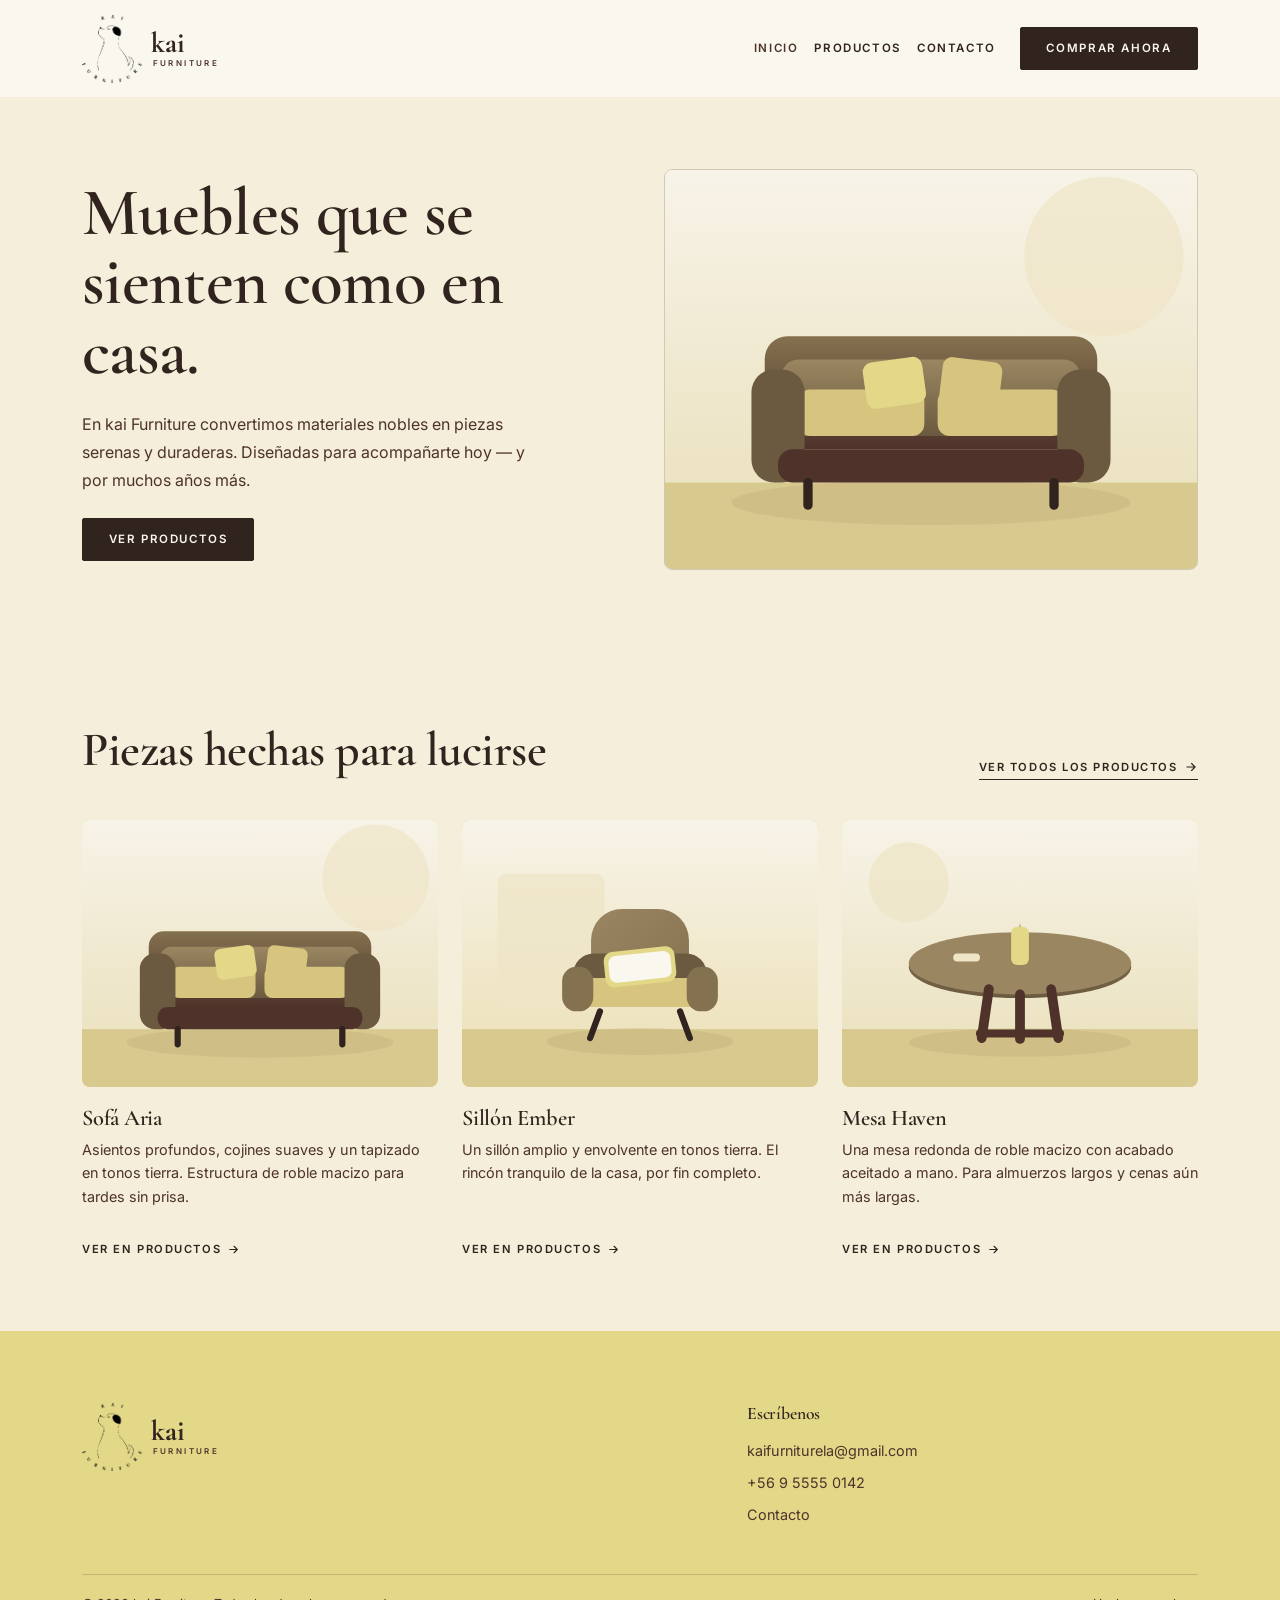
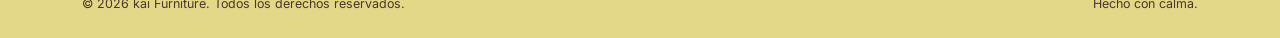
==== index.html @ a36dff24 "Initial kai Furniture site" ====
<!DOCTYPE html>
<html lang="es">
<head>
  <meta charset="UTF-8">
  <meta name="viewport" content="width=device-width, initial-scale=1">
  <title>kai Furniture — Muebles que se sienten como en casa</title>
  <meta name="description" content="kai Furniture diseña muebles cálidos y honestos, hechos para vivirse. Descubre sofás, sillones, mesas y más.">
  <link rel="icon" href="assets/images/logo.png" type="image/png">
  <link rel="preconnect" href="https://fonts.googleapis.com">
  <link rel="preconnect" href="https://fonts.gstatic.com" crossorigin>
  <link href="https://fonts.googleapis.com/css2?family=Cormorant+Garamond:wght@500;600;700&family=Inter:wght@300;400;500;600&display=swap" rel="stylesheet">
  <link href="https://cdn.jsdelivr.net/npm/bootstrap@5.3.3/dist/css/bootstrap.min.css" rel="stylesheet">
  <link rel="stylesheet" href="css/styles.css">
</head>
<body class="page-inicio">

  <nav class="navbar navbar-expand-lg navbar-kai sticky-top">
    <div class="container">
      <a class="navbar-brand" href="index.html" aria-label="kai Furniture, inicio">
        <img src="assets/images/logo-mark.png" alt="kai Furniture">
        <span class="brand-wordmark">kai<span>Furniture</span></span>
      </a>
      <button class="navbar-toggler" type="button" data-bs-toggle="collapse" data-bs-target="#kaiNav" aria-controls="kaiNav" aria-expanded="false" aria-label="Abrir menú">
        <span class="navbar-toggler-icon"></span>
      </button>
      <div class="collapse navbar-collapse" id="kaiNav">
        <ul class="navbar-nav ms-auto align-items-lg-center">
          <li class="nav-item"><a class="nav-link active" aria-current="page" href="index.html">Inicio</a></li>
          <li class="nav-item"><a class="nav-link" href="products.html">Productos</a></li>
          <li class="nav-item"><a class="nav-link" href="contact.html">Contacto</a></li>
          <li class="nav-item ms-lg-3 mt-3 mt-lg-0">
            <a class="btn btn-kai" href="products.html">Comprar ahora</a>
          </li>
        </ul>
      </div>
    </div>
  </nav>

  <header class="hero">
    <div class="container">
      <div class="row align-items-center g-5">
        <div class="col-lg-6">
          <h1 class="hero-title">Muebles que se sienten como en casa.</h1>
          <p class="hero-lead mb-4">
            En kai Furniture convertimos materiales nobles en piezas serenas y duraderas.
            Diseñadas para acompañarte hoy — y por muchos años más.
          </p>
          <div class="d-flex flex-wrap gap-3">
            <a href="products.html" class="btn btn-kai">Ver productos</a>
          </div>
        </div>
        <div class="col-lg-6">
          <div class="hero-media">
            <img src="assets/images/sofa.svg" alt="El sofá Aria de tres cuerpos en tonos tierra">
          </div>
        </div>
      </div>
    </div>
  </header>

  <section class="section-pad">
    <div class="container">
      <div class="section-head">
        <h2>Piezas hechas para lucirse</h2>
        <a href="products.html" class="link-arrow">
          Ver todos los productos
          <svg xmlns="http://www.w3.org/2000/svg" width="14" height="14" fill="none" viewBox="0 0 24 24" stroke="currentColor" stroke-width="2"><path stroke-linecap="round" stroke-linejoin="round" d="M5 12h14m-6-6 6 6-6 6"/></svg>
        </a>
      </div>

      <div class="row g-4">
        <div class="col-md-6 col-lg-4">
          <a class="product-card" href="products.html#aria-sofa">
            <div class="product-thumb">
              <img src="assets/images/sofa.svg" alt="El sofá Aria de tres cuerpos en tonos tierra">
            </div>
            <div class="product-body">
              <h3 class="product-title">Sofá Aria</h3>
              <p class="product-desc">Asientos profundos, cojines suaves y un tapizado en tonos tierra. Estructura de roble macizo para tardes sin prisa.</p>
              <span class="product-link mt-3">
                Ver en productos
                <svg xmlns="http://www.w3.org/2000/svg" width="13" height="13" fill="none" viewBox="0 0 24 24" stroke="currentColor" stroke-width="2"><path stroke-linecap="round" stroke-linejoin="round" d="M5 12h14m-6-6 6 6-6 6"/></svg>
              </span>
            </div>
          </a>
        </div>

        <div class="col-md-6 col-lg-4">
          <a class="product-card" href="products.html#ember-chair">
            <div class="product-thumb">
              <img src="assets/images/armchair.svg" alt="El sillón Ember en tonos tierra">
            </div>
            <div class="product-body">
              <h3 class="product-title">Sillón Ember</h3>
              <p class="product-desc">Un sillón amplio y envolvente en tonos tierra. El rincón tranquilo de la casa, por fin completo.</p>
              <span class="product-link mt-3">
                Ver en productos
                <svg xmlns="http://www.w3.org/2000/svg" width="13" height="13" fill="none" viewBox="0 0 24 24" stroke="currentColor" stroke-width="2"><path stroke-linecap="round" stroke-linejoin="round" d="M5 12h14m-6-6 6 6-6 6"/></svg>
              </span>
            </div>
          </a>
        </div>

        <div class="col-md-6 col-lg-4">
          <a class="product-card" href="products.html#oak-table">
            <div class="product-thumb">
              <img src="assets/images/table.svg" alt="La mesa de comedor Haven de roble">
            </div>
            <div class="product-body">
              <h3 class="product-title">Mesa Haven</h3>
              <p class="product-desc">Una mesa redonda de roble macizo con acabado aceitado a mano. Para almuerzos largos y cenas aún más largas.</p>
              <span class="product-link mt-3">
                Ver en productos
                <svg xmlns="http://www.w3.org/2000/svg" width="13" height="13" fill="none" viewBox="0 0 24 24" stroke="currentColor" stroke-width="2"><path stroke-linecap="round" stroke-linejoin="round" d="M5 12h14m-6-6 6 6-6 6"/></svg>
              </span>
            </div>
          </a>
        </div>
      </div>
    </div>
  </section>

  <footer class="footer-kai">
    <div class="container">
      <div class="row g-4">
        <div class="col-lg-7">
          <a href="index.html" class="footer-brand">
            <img src="assets/images/logo-mark.png" alt="kai Furniture" class="footer-logo">
            <span class="brand-wordmark footer-wordmark">kai<span>FURNITURE</span></span>
          </a>
        </div>
        <div class="col-12 col-lg-5">
          <h5>Escríbenos</h5>
          <ul class="footer-links">
            <li><a href="mailto:kaifurniturela@gmail.com">kaifurniturela@gmail.com</a></li>
            <li><a href="tel:+56955550142">+56 9 5555 0142</a></li>
            <li><a href="contact.html">Contacto</a></li>
          </ul>
        </div>
      </div>
      <div class="footer-bottom d-flex flex-wrap justify-content-between gap-2">
        <span>&copy; <span id="year">2026</span> kai Furniture. Todos los derechos reservados.</span>
        <span>Hecho con calma.</span>
      </div>
    </div>
  </footer>

  <script src="https://cdn.jsdelivr.net/npm/bootstrap@5.3.3/dist/js/bootstrap.bundle.min.js"></script>
  <script>
    document.getElementById('year').textContent = new Date().getFullYear();
  </script>
</body>
</html>
---- css/styles.css ----
:root {
  --kai-ink: #31231e;
  --kai-dark: #4f332b;
  --kai-brown: #84714f;
  --kai-accent: #e3d888;
  --kai-bg: #faf7ef;
  --kai-tint: #f4eeda;
  --kai-muted: #84714f;
  --kai-line: rgba(49, 35, 30, 0.18);
  --kai-page: var(--kai-tint);
  --kai-page-text: var(--kai-ink);
  --kai-page-muted: var(--kai-dark);
  --kai-page-line: rgba(49, 35, 30, 0.18);
}

html {
  background-color: var(--kai-accent);
}

body {
  font-family: "Inter", system-ui, -apple-system, "Segoe UI", sans-serif;
  color: var(--kai-page-text);
  background-color: var(--kai-page);
  -webkit-font-smoothing: antialiased;
}

h1, h2, h3, h4, h5, .display-font {
  font-family: "Cormorant Garamond", Georgia, "Times New Roman", serif;
  font-weight: 600;
  color: var(--kai-page-text);
  letter-spacing: -0.01em;
}

p {
  line-height: 1.75;
}

a {
  color: var(--kai-page-text);
}

a:hover {
  color: var(--kai-dark);
}

.eyebrow {
  text-transform: uppercase;
  letter-spacing: 0.2em;
  font-size: 0.68rem;
  font-weight: 600;
  color: var(--kai-dark);
}

.section-pad {
  padding: 4.5rem 0;
}

.bg-cream {
  background-color: var(--kai-bg);
  color: var(--kai-ink);
}

.bg-cream h2,
.bg-cream h4 {
  color: var(--kai-ink);
}

.bg-cream .eyebrow {
  color: var(--kai-dark);
}

.text-ink {
  color: var(--kai-ink) !important;
}

.text-muted-kai {
  color: var(--kai-page-muted) !important;
}

/* Navbar */
.navbar-kai {
  background-color: var(--kai-bg);
  padding: 0.6rem 0;
}

.navbar-kai .navbar-brand {
  display: flex;
  align-items: center;
  gap: 0.55rem;
}

.navbar-kai .navbar-brand img {
  height: 68px;
  width: auto;
}

.brand-wordmark {
  display: flex;
  flex-direction: column;
  font-family: "Cormorant Garamond", Georgia, serif;
  font-size: 1.8rem;
  font-weight: 700;
  line-height: 0.85;
  color: var(--kai-ink);
  letter-spacing: -0.01em;
}

.brand-wordmark span {
  font-family: "Inter", system-ui, sans-serif;
  font-size: 0.5rem;
  font-weight: 600;
  letter-spacing: 0.3em;
  text-transform: uppercase;
  color: var(--kai-dark);
  margin-top: 0.28rem;
  padding-left: 0.1rem;
}

.navbar-kai .brand-wordmark {
  color: var(--kai-ink);
}

.navbar-kai .brand-wordmark span {
  color: var(--kai-dark);
}

.navbar-kai .nav-link {
  text-transform: uppercase;
  letter-spacing: 0.14em;
  font-size: 0.72rem;
  font-weight: 600;
  color: var(--kai-ink);
  padding: 0.5rem 0.85rem;
}

.navbar-kai .nav-link:hover,
.navbar-kai .nav-link.active {
  color: var(--kai-dark);
}

.navbar-toggler {
  border-color: var(--kai-line);
  border-radius: 2px;
}

.navbar-toggler:focus {
  box-shadow: none;
}

/* Buttons */
.btn-kai,
.btn-kai-outline {
  border-radius: 2px;
  padding: 0.75rem 1.6rem;
  font-size: 0.72rem;
  font-weight: 600;
  letter-spacing: 0.14em;
  text-transform: uppercase;
  transition: background-color 0.2s ease, color 0.2s ease, border-color 0.2s ease;
}

.btn-kai {
  background-color: var(--kai-ink);
  border: 1px solid var(--kai-ink);
  color: var(--kai-bg);
}

.btn-kai:hover {
  background-color: var(--kai-brown);
  border-color: var(--kai-brown);
  color: var(--kai-bg);
}

.btn-kai-outline {
  background-color: transparent;
  border: 1px solid var(--kai-page-text);
  color: var(--kai-page-text);
}

.btn-kai-outline:hover {
  background-color: var(--kai-page-text);
  color: var(--kai-bg);
}

/* Hero */
.hero {
  padding: 4.5rem 0 5rem;
  background-color: var(--kai-page);
}

.hero-title {
  font-size: clamp(2.5rem, 5.5vw, 4.2rem);
  line-height: 1.03;
  margin-bottom: 1.5rem;
}

.hero-lead {
  max-width: 29rem;
  color: var(--kai-page-muted);
  font-size: 1rem;
}

.hero-media {
  border-radius: 0.5rem;
  overflow: hidden;
  border: 1px solid var(--kai-page-line);
}

.hero-media img {
  width: 100%;
  height: 100%;
  object-fit: cover;
  display: block;
}

/* Product cards */
.product-card {
  display: flex;
  flex-direction: column;
  height: 100%;
  color: inherit;
  text-decoration: none;
}

.product-card:hover {
  color: inherit;
}

.product-thumb {
  overflow: hidden;
  aspect-ratio: 4 / 3;
  border-radius: 0.5rem;
  background-color: var(--kai-accent);
}

.product-thumb img {
  width: 100%;
  height: 100%;
  object-fit: cover;
  display: block;
  transition: transform 0.5s ease;
}

.product-card:hover .product-thumb img {
  transform: scale(1.04);
}

.product-body {
  display: flex;
  flex-direction: column;
  flex-grow: 1;
  padding: 1.15rem 0 0;
}

.product-title {
  font-size: 1.4rem;
  margin-bottom: 0.35rem;
  transition: color 0.2s ease;
}

.product-card:hover .product-title {
  color: var(--kai-brown);
}

.product-desc {
  color: var(--kai-page-muted);
  font-size: 0.9rem;
  line-height: 1.65;
  flex-grow: 1;
}

.product-link {
  font-size: 0.7rem;
  font-weight: 600;
  letter-spacing: 0.14em;
  text-transform: uppercase;
  color: var(--kai-page-text);
  text-decoration: none;
  display: inline-flex;
  align-items: center;
  gap: 0.4rem;
  border-bottom: 1px solid transparent;
  transition: color 0.2s ease, border-color 0.2s ease;
}

.product-link:hover {
  color: var(--kai-dark);
  border-color: var(--kai-brown);
}

.product-price {
  font-family: "Cormorant Garamond", Georgia, serif;
  font-size: 1.25rem;
  font-weight: 700;
  color: var(--kai-page-text);
}

/* Section headers */
.section-head {
  display: flex;
  flex-wrap: wrap;
  align-items: flex-end;
  justify-content: space-between;
  gap: 1rem;
  margin-bottom: 2.5rem;
}

.section-head h2 {
  font-size: clamp(2rem, 4vw, 3rem);
  margin-bottom: 0;
}

.link-arrow {
  font-size: 0.7rem;
  font-weight: 600;
  letter-spacing: 0.14em;
  text-transform: uppercase;
  text-decoration: none;
  color: var(--kai-page-text);
  display: inline-flex;
  align-items: center;
  gap: 0.4rem;
  border-bottom: 1px solid var(--kai-page-text);
  padding-bottom: 0.2rem;
  transition: color 0.2s ease, border-color 0.2s ease;
}

.link-arrow:hover {
  color: var(--kai-dark);
  border-color: var(--kai-brown);
}

/* Page header */
.page-header {
  padding: 4rem 0 3.5rem;
  background-color: var(--kai-page);
}

.page-header .eyebrow {
  color: var(--kai-dark);
}

.page-header h1 {
  font-size: clamp(2.4rem, 5vw, 3.8rem);
  margin-bottom: 0.5rem;
}

.page-header p {
  color: var(--kai-page-text);
  max-width: 34rem;
  margin-bottom: 0;
}

/* About */
.about-media {
  border-radius: 0.5rem;
  overflow: hidden;
  border: 1px solid var(--kai-page-line);
}

.about-media img {
  width: 100%;
  height: 100%;
  object-fit: cover;
  display: block;
}

.value-card {
  background-color: transparent;
  border: 0;
  border-top: 2px solid var(--kai-accent);
  border-radius: 0;
  padding: 1.25rem 0 0;
  height: 100%;
}

.value-card h4 {
  font-size: 1.35rem;
  margin-bottom: 0.4rem;
}

.value-card p {
  font-size: 0.9rem;
  color: var(--kai-dark);
  margin-bottom: 0;
}

.quote-block {
  border-left: 2px solid var(--kai-accent);
  padding-left: 1.5rem;
  font-family: "Cormorant Garamond", Georgia, serif;
  font-size: 1.5rem;
  line-height: 1.45;
  color: var(--kai-page-text);
}

/* Contact */
.contact-card {
  background-color: transparent;
  border: 0;
  border-top: 1px solid var(--kai-page-line);
  border-radius: 0;
  padding: 1.5rem 0 0;
  box-shadow: none;
}

.form-label {
  font-size: 0.68rem;
  font-weight: 600;
  letter-spacing: 0.14em;
  text-transform: uppercase;
  color: var(--kai-page-text);
}

.form-control,
.form-select {
  border-radius: 2px;
  border: 1px solid var(--kai-page-line);
  padding: 0.7rem 0.9rem;
  background-color: transparent;
  color: var(--kai-page-text);
}

.form-control::placeholder {
  color: rgba(49, 35, 30, 0.7);
}

.form-control:focus,
.form-select:focus {
  border-color: var(--kai-brown);
  box-shadow: none;
  background-color: rgba(250, 247, 239, 0.55);
}

.form-select {
  background-image: url("data:image/svg+xml,%3csvg xmlns='http://www.w3.org/2000/svg' viewBox='0 0 16 16'%3e%3cpath fill='none' stroke='%2331231e' stroke-linecap='round' stroke-linejoin='round' stroke-width='2' d='m2 5 6 6 6-6'/%3e%3c/svg%3e");
}

.form-select option {
  color: var(--kai-ink);
  background-color: var(--kai-bg);
}

.contact-info-item {
  padding: 1rem 0;
  border-bottom: 1px solid var(--kai-page-line);
}

.contact-info-item:last-child {
  border-bottom: 0;
}

.contact-info-item h6 {
  font-family: "Inter", sans-serif;
  font-size: 0.68rem;
  letter-spacing: 0.14em;
  text-transform: uppercase;
  color: var(--kai-dark);
  margin-bottom: 0.25rem;
}

.contact-info-item p,
.contact-info-item a {
  margin-bottom: 0;
  font-size: 0.95rem;
  color: var(--kai-page-text);
  text-decoration: none;
}

.alert-success {
  background-color: var(--kai-accent);
  border-color: var(--kai-accent);
  color: var(--kai-ink);
  border-radius: 2px;
}

/* Footer */
.footer-kai {
  background-color: var(--kai-accent);
  color: var(--kai-dark);
  padding: 4.5rem 0 1.5rem;
}

.footer-kai h5 {
  color: var(--kai-ink);
  font-size: 1.1rem;
  margin-bottom: 0.9rem;
}

.footer-kai a {
  color: var(--kai-dark);
  text-decoration: none;
  font-size: 0.9rem;
  transition: color 0.2s ease;
}

.footer-kai a:hover {
  color: var(--kai-ink);
}

.footer-kai .footer-links {
  list-style: none;
  padding: 0;
  margin: 0;
}

.footer-kai .footer-links li {
  margin-bottom: 0.5rem;
}

.footer-kai .footer-bottom {
  border-top: 1px solid var(--kai-line);
  margin-top: 2.5rem;
  padding-top: 1.25rem;
  font-size: 0.78rem;
  color: var(--kai-dark);
}

.footer-brand {
  display: inline-flex;
  align-items: center;
  gap: 0.55rem;
  text-decoration: none;
}

.footer-brand .brand-wordmark {
  color: var(--kai-ink);
}

.footer-brand .brand-wordmark span {
  color: var(--kai-dark);
}

.footer-logo {
  height: 68px;
  width: auto;
}

@media (max-width: 991.98px) {
  .navbar-kai .navbar-collapse {
    padding-top: 1rem;
    padding-bottom: 0.5rem;
  }

  .navbar-kai .nav-link {
    padding-left: 0;
    padding-right: 0;
  }

  .hero {
    padding-top: 3rem;
  }

  .hero-media {
    margin-top: 2.5rem;
  }

  .section-pad {
    padding: 3.75rem 0;
  }

  .page-header {
    padding: 3rem 0 2.75rem;
  }
}

@media (max-width: 575.98px) {
  .hero-title {
    font-size: 2.5rem;
  }

  .section-pad {
    padding: 3.25rem 0;
  }

  .footer-logo {
    height: 68px;
  }

}
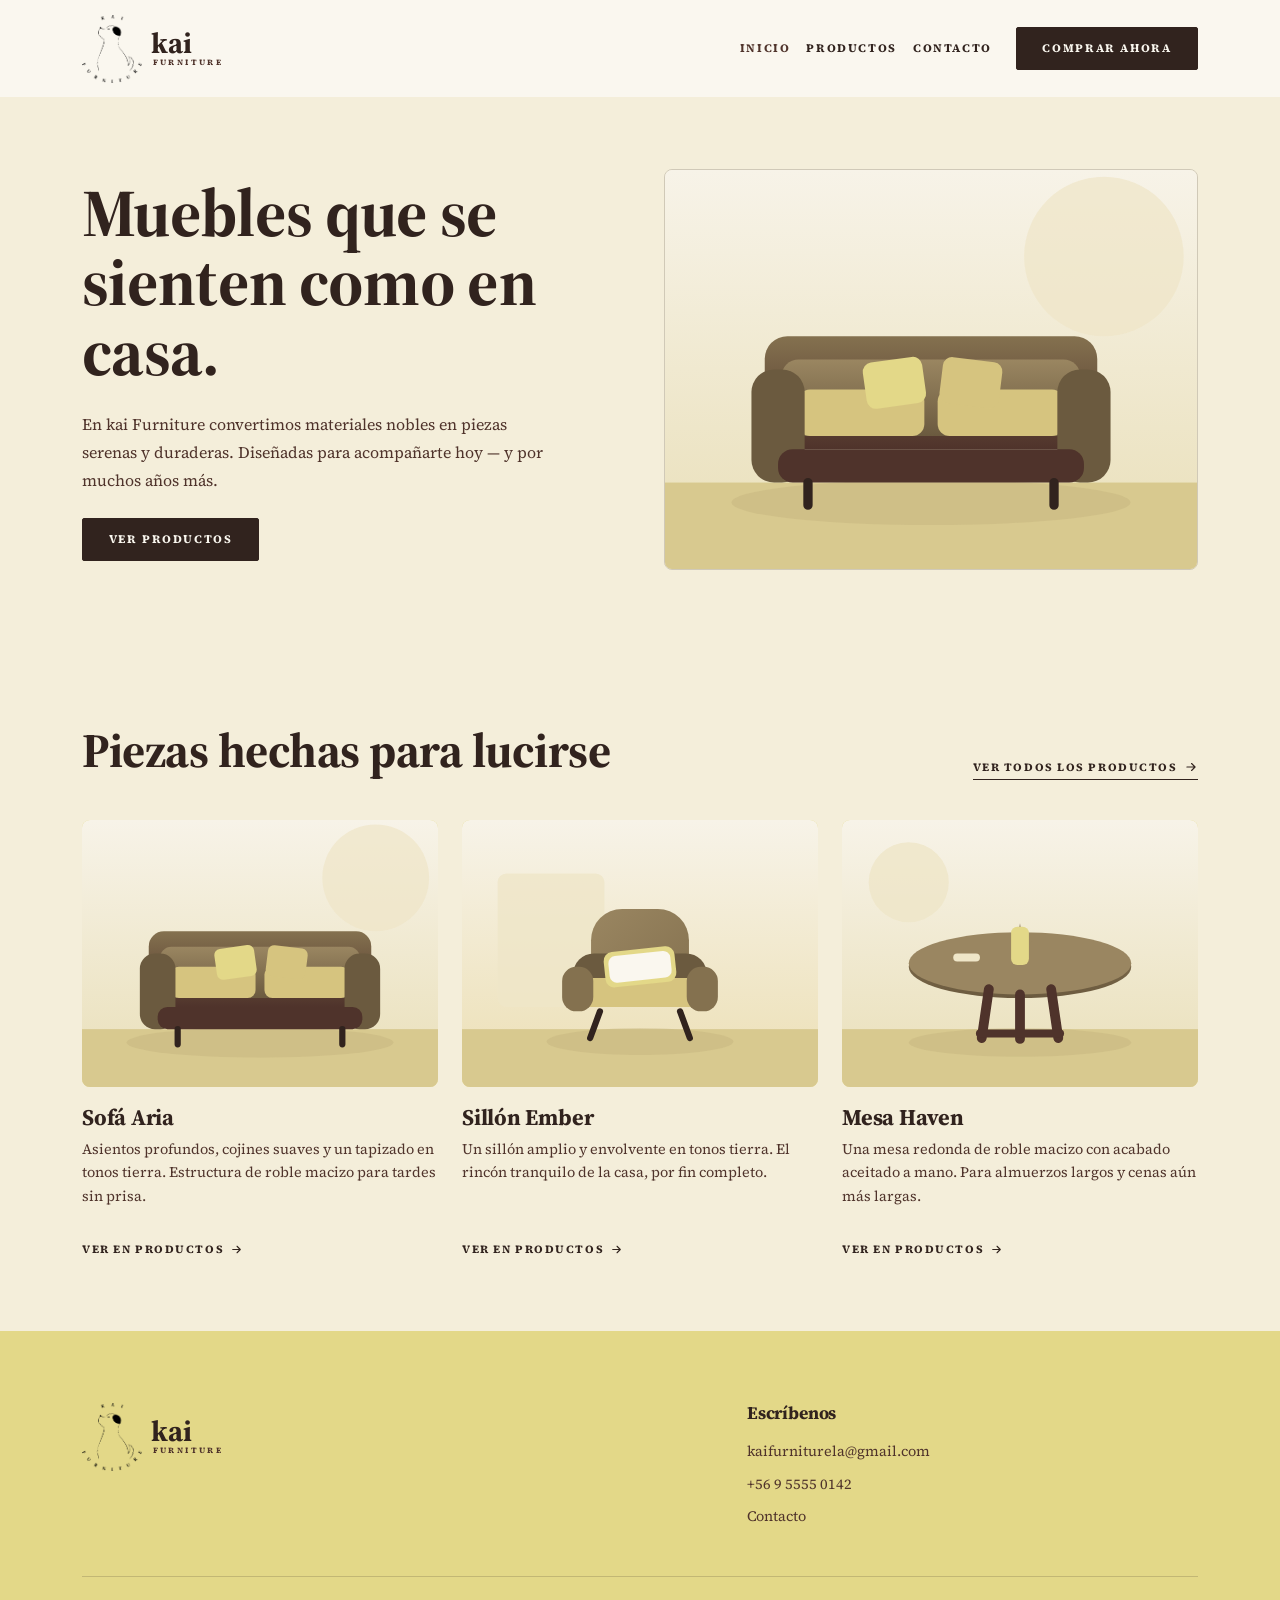
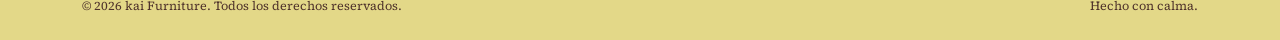
==== commit 23d73dea: "new font" ====
--- a/index.html
+++ b/index.html
@@ -8,7 +8,7 @@
   <link rel="icon" href="assets/images/logo.png" type="image/png">
   <link rel="preconnect" href="https://fonts.googleapis.com">
   <link rel="preconnect" href="https://fonts.gstatic.com" crossorigin>
-  <link href="https://fonts.googleapis.com/css2?family=Cormorant+Garamond:wght@500;600;700&family=Inter:wght@300;400;500;600&display=swap" rel="stylesheet">
+  <link href="https://fonts.googleapis.com/css2?family=Source+Serif+4:wght@400;700&display=swap" rel="stylesheet">
   <link href="https://cdn.jsdelivr.net/npm/bootstrap@5.3.3/dist/css/bootstrap.min.css" rel="stylesheet">
   <link rel="stylesheet" href="css/styles.css">
 </head>
--- a/css/styles.css
+++ b/css/styles.css
@@ -11,6 +11,8 @@
   --kai-page-text: var(--kai-ink);
   --kai-page-muted: var(--kai-dark);
   --kai-page-line: rgba(49, 35, 30, 0.18);
+  --kai-font: Constantia, "Source Serif 4", Georgia, "Times New Roman", serif;
+  --bs-body-font-family: var(--kai-font);
 }
 
 html {
@@ -18,15 +20,16 @@
 }
 
 body {
-  font-family: "Inter", system-ui, -apple-system, "Segoe UI", sans-serif;
+  font-family: var(--kai-font);
+  font-weight: 400;
   color: var(--kai-page-text);
   background-color: var(--kai-page);
   -webkit-font-smoothing: antialiased;
 }
 
 h1, h2, h3, h4, h5, .display-font {
-  font-family: "Cormorant Garamond", Georgia, "Times New Roman", serif;
-  font-weight: 600;
+  font-family: var(--kai-font);
+  font-weight: 700;
   color: var(--kai-page-text);
   letter-spacing: -0.01em;
 }
@@ -47,7 +50,7 @@
   text-transform: uppercase;
   letter-spacing: 0.2em;
   font-size: 0.68rem;
-  font-weight: 600;
+  font-weight: 700;
   color: var(--kai-dark);
 }
 
@@ -97,7 +100,7 @@
 .brand-wordmark {
   display: flex;
   flex-direction: column;
-  font-family: "Cormorant Garamond", Georgia, serif;
+  font-family: var(--kai-font);
   font-size: 1.8rem;
   font-weight: 700;
   line-height: 0.85;
@@ -106,9 +109,9 @@
 }
 
 .brand-wordmark span {
-  font-family: "Inter", system-ui, sans-serif;
+  font-family: var(--kai-font);
   font-size: 0.5rem;
-  font-weight: 600;
+  font-weight: 700;
   letter-spacing: 0.3em;
   text-transform: uppercase;
   color: var(--kai-dark);
@@ -128,7 +131,7 @@
   text-transform: uppercase;
   letter-spacing: 0.14em;
   font-size: 0.72rem;
-  font-weight: 600;
+  font-weight: 700;
   color: var(--kai-ink);
   padding: 0.5rem 0.85rem;
 }
@@ -152,8 +155,9 @@
 .btn-kai-outline {
   border-radius: 2px;
   padding: 0.75rem 1.6rem;
+  font-family: var(--kai-font);
   font-size: 0.72rem;
-  font-weight: 600;
+  font-weight: 700;
   letter-spacing: 0.14em;
   text-transform: uppercase;
   transition: background-color 0.2s ease, color 0.2s ease, border-color 0.2s ease;
@@ -271,7 +275,7 @@
 
 .product-link {
   font-size: 0.7rem;
-  font-weight: 600;
+  font-weight: 700;
   letter-spacing: 0.14em;
   text-transform: uppercase;
   color: var(--kai-page-text);
@@ -289,7 +293,7 @@
 }
 
 .product-price {
-  font-family: "Cormorant Garamond", Georgia, serif;
+  font-family: var(--kai-font);
   font-size: 1.25rem;
   font-weight: 700;
   color: var(--kai-page-text);
@@ -312,7 +316,7 @@
 
 .link-arrow {
   font-size: 0.7rem;
-  font-weight: 600;
+  font-weight: 700;
   letter-spacing: 0.14em;
   text-transform: uppercase;
   text-decoration: none;
@@ -388,7 +392,7 @@
 .quote-block {
   border-left: 2px solid var(--kai-accent);
   padding-left: 1.5rem;
-  font-family: "Cormorant Garamond", Georgia, serif;
+  font-family: var(--kai-font);
   font-size: 1.5rem;
   line-height: 1.45;
   color: var(--kai-page-text);
@@ -406,7 +410,7 @@
 
 .form-label {
   font-size: 0.68rem;
-  font-weight: 600;
+  font-weight: 700;
   letter-spacing: 0.14em;
   text-transform: uppercase;
   color: var(--kai-page-text);
@@ -451,7 +455,8 @@
 }
 
 .contact-info-item h6 {
-  font-family: "Inter", sans-serif;
+  font-family: var(--kai-font);
+  font-weight: 700;
   font-size: 0.68rem;
   letter-spacing: 0.14em;
   text-transform: uppercase;
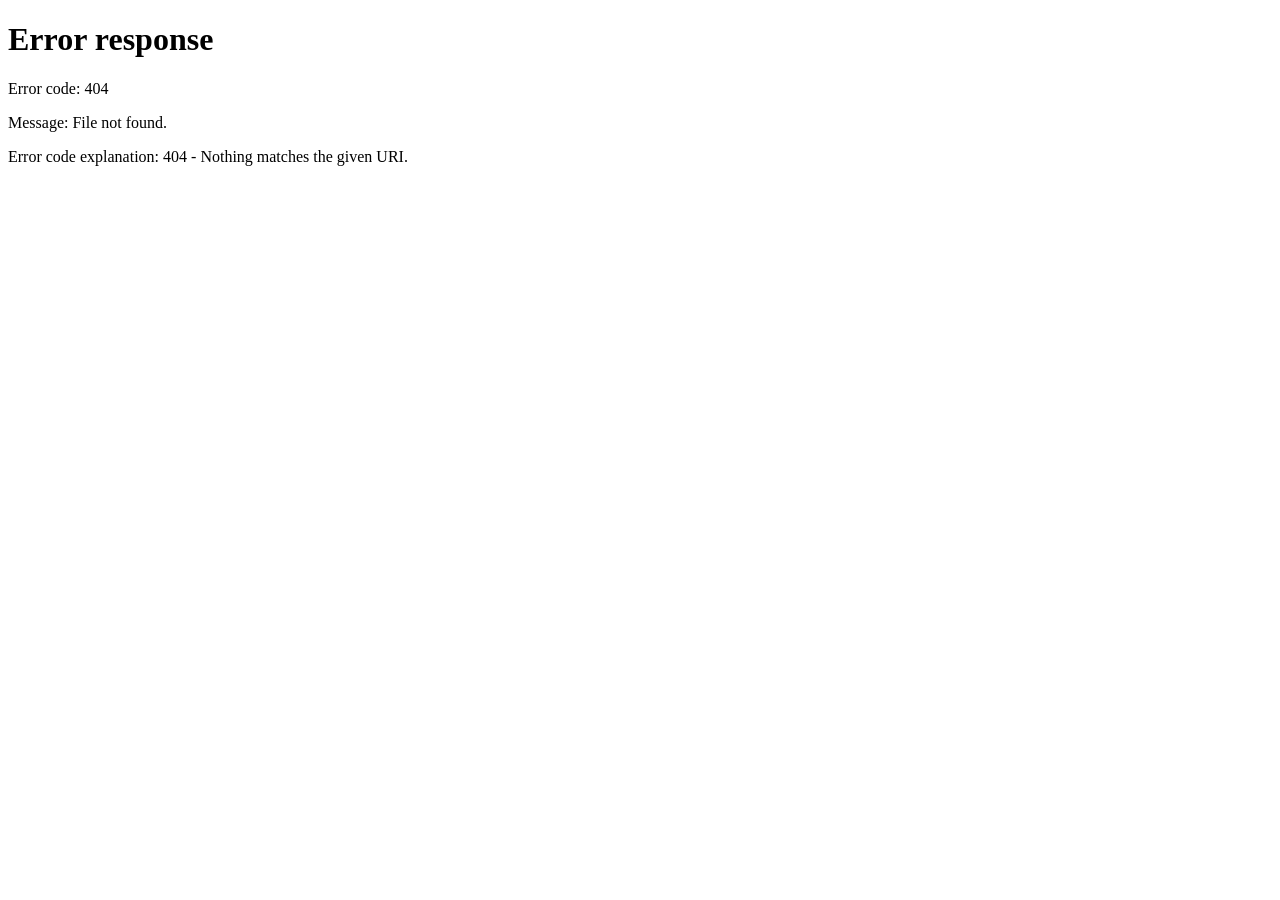
==== commit a5598c4d: "small changes" ====
--- a/index.html
+++ b/index.html
@@ -3,151 +3,11 @@
 <head>
   <meta charset="UTF-8">
   <meta name="viewport" content="width=device-width, initial-scale=1">
-  <title>kai Furniture — Muebles que se sienten como en casa</title>
-  <meta name="description" content="kai Furniture diseña muebles cálidos y honestos, hechos para vivirse. Descubre sofás, sillones, mesas y más.">
-  <link rel="icon" href="assets/images/logo.png" type="image/png">
-  <link rel="preconnect" href="https://fonts.googleapis.com">
-  <link rel="preconnect" href="https://fonts.gstatic.com" crossorigin>
-  <link href="https://fonts.googleapis.com/css2?family=Source+Serif+4:wght@400;700&display=swap" rel="stylesheet">
-  <link href="https://cdn.jsdelivr.net/npm/bootstrap@5.3.3/dist/css/bootstrap.min.css" rel="stylesheet">
-  <link rel="stylesheet" href="css/styles.css">
+  <meta http-equiv="refresh" content="0; url=home">
+  <meta name="robots" content="noindex">
+  <title>kai Furniture</title>
 </head>
-<body class="page-inicio">
-
-  <nav class="navbar navbar-expand-lg navbar-kai sticky-top">
-    <div class="container">
-      <a class="navbar-brand" href="index.html" aria-label="kai Furniture, inicio">
-        <img src="assets/images/logo-mark.png" alt="kai Furniture">
-        <span class="brand-wordmark">kai<span>Furniture</span></span>
-      </a>
-      <button class="navbar-toggler" type="button" data-bs-toggle="collapse" data-bs-target="#kaiNav" aria-controls="kaiNav" aria-expanded="false" aria-label="Abrir menú">
-        <span class="navbar-toggler-icon"></span>
-      </button>
-      <div class="collapse navbar-collapse" id="kaiNav">
-        <ul class="navbar-nav ms-auto align-items-lg-center">
-          <li class="nav-item"><a class="nav-link active" aria-current="page" href="index.html">Inicio</a></li>
-          <li class="nav-item"><a class="nav-link" href="products.html">Productos</a></li>
-          <li class="nav-item"><a class="nav-link" href="contact.html">Contacto</a></li>
-          <li class="nav-item ms-lg-3 mt-3 mt-lg-0">
-            <a class="btn btn-kai" href="products.html">Comprar ahora</a>
-          </li>
-        </ul>
-      </div>
-    </div>
-  </nav>
-
-  <header class="hero">
-    <div class="container">
-      <div class="row align-items-center g-5">
-        <div class="col-lg-6">
-          <h1 class="hero-title">Muebles que se sienten como en casa.</h1>
-          <p class="hero-lead mb-4">
-            En kai Furniture convertimos materiales nobles en piezas serenas y duraderas.
-            Diseñadas para acompañarte hoy — y por muchos años más.
-          </p>
-          <div class="d-flex flex-wrap gap-3">
-            <a href="products.html" class="btn btn-kai">Ver productos</a>
-          </div>
-        </div>
-        <div class="col-lg-6">
-          <div class="hero-media">
-            <img src="assets/images/sofa.svg" alt="El sofá Aria de tres cuerpos en tonos tierra">
-          </div>
-        </div>
-      </div>
-    </div>
-  </header>
-
-  <section class="section-pad">
-    <div class="container">
-      <div class="section-head">
-        <h2>Piezas hechas para lucirse</h2>
-        <a href="products.html" class="link-arrow">
-          Ver todos los productos
-          <svg xmlns="http://www.w3.org/2000/svg" width="14" height="14" fill="none" viewBox="0 0 24 24" stroke="currentColor" stroke-width="2"><path stroke-linecap="round" stroke-linejoin="round" d="M5 12h14m-6-6 6 6-6 6"/></svg>
-        </a>
-      </div>
-
-      <div class="row g-4">
-        <div class="col-md-6 col-lg-4">
-          <a class="product-card" href="products.html#aria-sofa">
-            <div class="product-thumb">
-              <img src="assets/images/sofa.svg" alt="El sofá Aria de tres cuerpos en tonos tierra">
-            </div>
-            <div class="product-body">
-              <h3 class="product-title">Sofá Aria</h3>
-              <p class="product-desc">Asientos profundos, cojines suaves y un tapizado en tonos tierra. Estructura de roble macizo para tardes sin prisa.</p>
-              <span class="product-link mt-3">
-                Ver en productos
-                <svg xmlns="http://www.w3.org/2000/svg" width="13" height="13" fill="none" viewBox="0 0 24 24" stroke="currentColor" stroke-width="2"><path stroke-linecap="round" stroke-linejoin="round" d="M5 12h14m-6-6 6 6-6 6"/></svg>
-              </span>
-            </div>
-          </a>
-        </div>
-
-        <div class="col-md-6 col-lg-4">
-          <a class="product-card" href="products.html#ember-chair">
-            <div class="product-thumb">
-              <img src="assets/images/armchair.svg" alt="El sillón Ember en tonos tierra">
-            </div>
-            <div class="product-body">
-              <h3 class="product-title">Sillón Ember</h3>
-              <p class="product-desc">Un sillón amplio y envolvente en tonos tierra. El rincón tranquilo de la casa, por fin completo.</p>
-              <span class="product-link mt-3">
-                Ver en productos
-                <svg xmlns="http://www.w3.org/2000/svg" width="13" height="13" fill="none" viewBox="0 0 24 24" stroke="currentColor" stroke-width="2"><path stroke-linecap="round" stroke-linejoin="round" d="M5 12h14m-6-6 6 6-6 6"/></svg>
-              </span>
-            </div>
-          </a>
-        </div>
-
-        <div class="col-md-6 col-lg-4">
-          <a class="product-card" href="products.html#oak-table">
-            <div class="product-thumb">
-              <img src="assets/images/table.svg" alt="La mesa de comedor Haven de roble">
-            </div>
-            <div class="product-body">
-              <h3 class="product-title">Mesa Haven</h3>
-              <p class="product-desc">Una mesa redonda de roble macizo con acabado aceitado a mano. Para almuerzos largos y cenas aún más largas.</p>
-              <span class="product-link mt-3">
-                Ver en productos
-                <svg xmlns="http://www.w3.org/2000/svg" width="13" height="13" fill="none" viewBox="0 0 24 24" stroke="currentColor" stroke-width="2"><path stroke-linecap="round" stroke-linejoin="round" d="M5 12h14m-6-6 6 6-6 6"/></svg>
-              </span>
-            </div>
-          </a>
-        </div>
-      </div>
-    </div>
-  </section>
-
-  <footer class="footer-kai">
-    <div class="container">
-      <div class="row g-4">
-        <div class="col-lg-7">
-          <a href="index.html" class="footer-brand">
-            <img src="assets/images/logo-mark.png" alt="kai Furniture" class="footer-logo">
-            <span class="brand-wordmark footer-wordmark">kai<span>FURNITURE</span></span>
-          </a>
-        </div>
-        <div class="col-12 col-lg-5">
-          <h5>Escríbenos</h5>
-          <ul class="footer-links">
-            <li><a href="mailto:kaifurniturela@gmail.com">kaifurniturela@gmail.com</a></li>
-            <li><a href="tel:+56955550142">+56 9 5555 0142</a></li>
-            <li><a href="contact.html">Contacto</a></li>
-          </ul>
-        </div>
-      </div>
-      <div class="footer-bottom d-flex flex-wrap justify-content-between gap-2">
-        <span>&copy; <span id="year">2026</span> kai Furniture. Todos los derechos reservados.</span>
-        <span>Hecho con calma.</span>
-      </div>
-    </div>
-  </footer>
-
-  <script src="https://cdn.jsdelivr.net/npm/bootstrap@5.3.3/dist/js/bootstrap.bundle.min.js"></script>
-  <script>
-    document.getElementById('year').textContent = new Date().getFullYear();
-  </script>
+<body>
+  <p><a href="home">Ir a kai Furniture</a></p>
 </body>
 </html>
